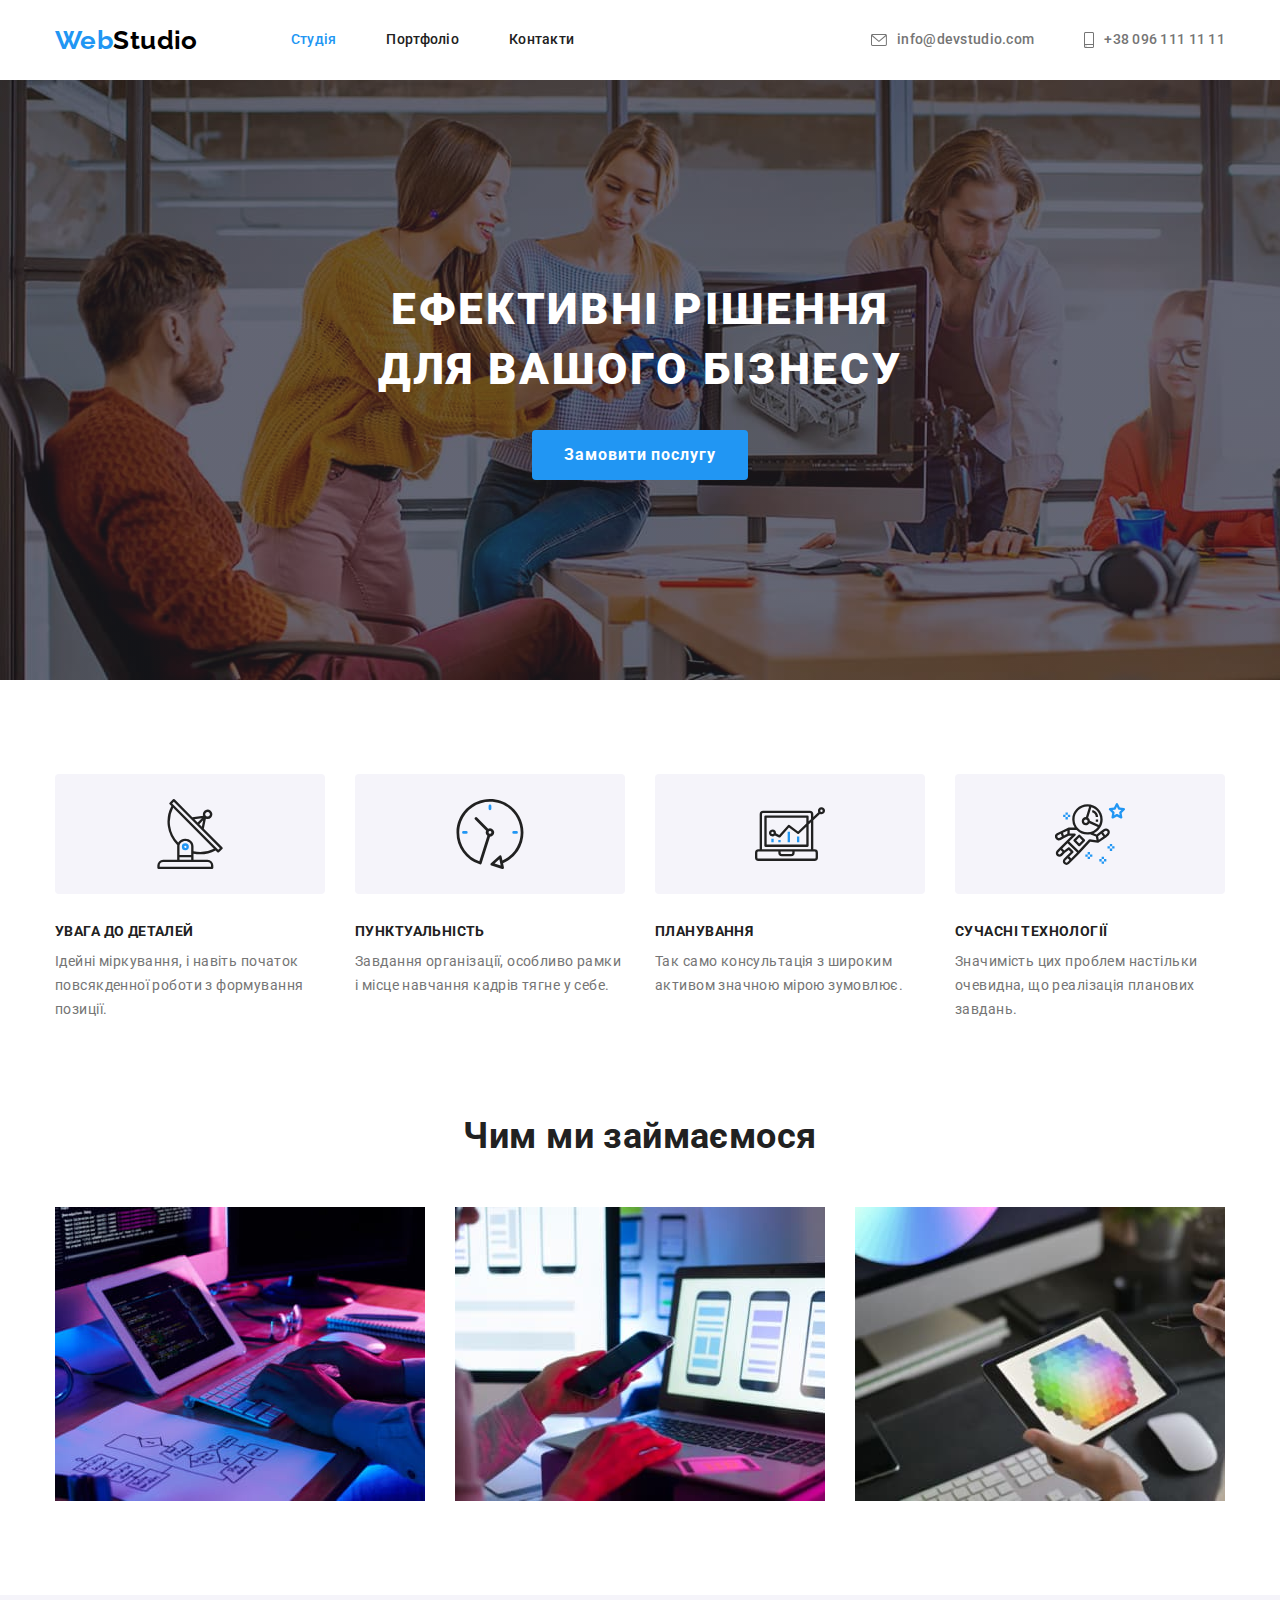
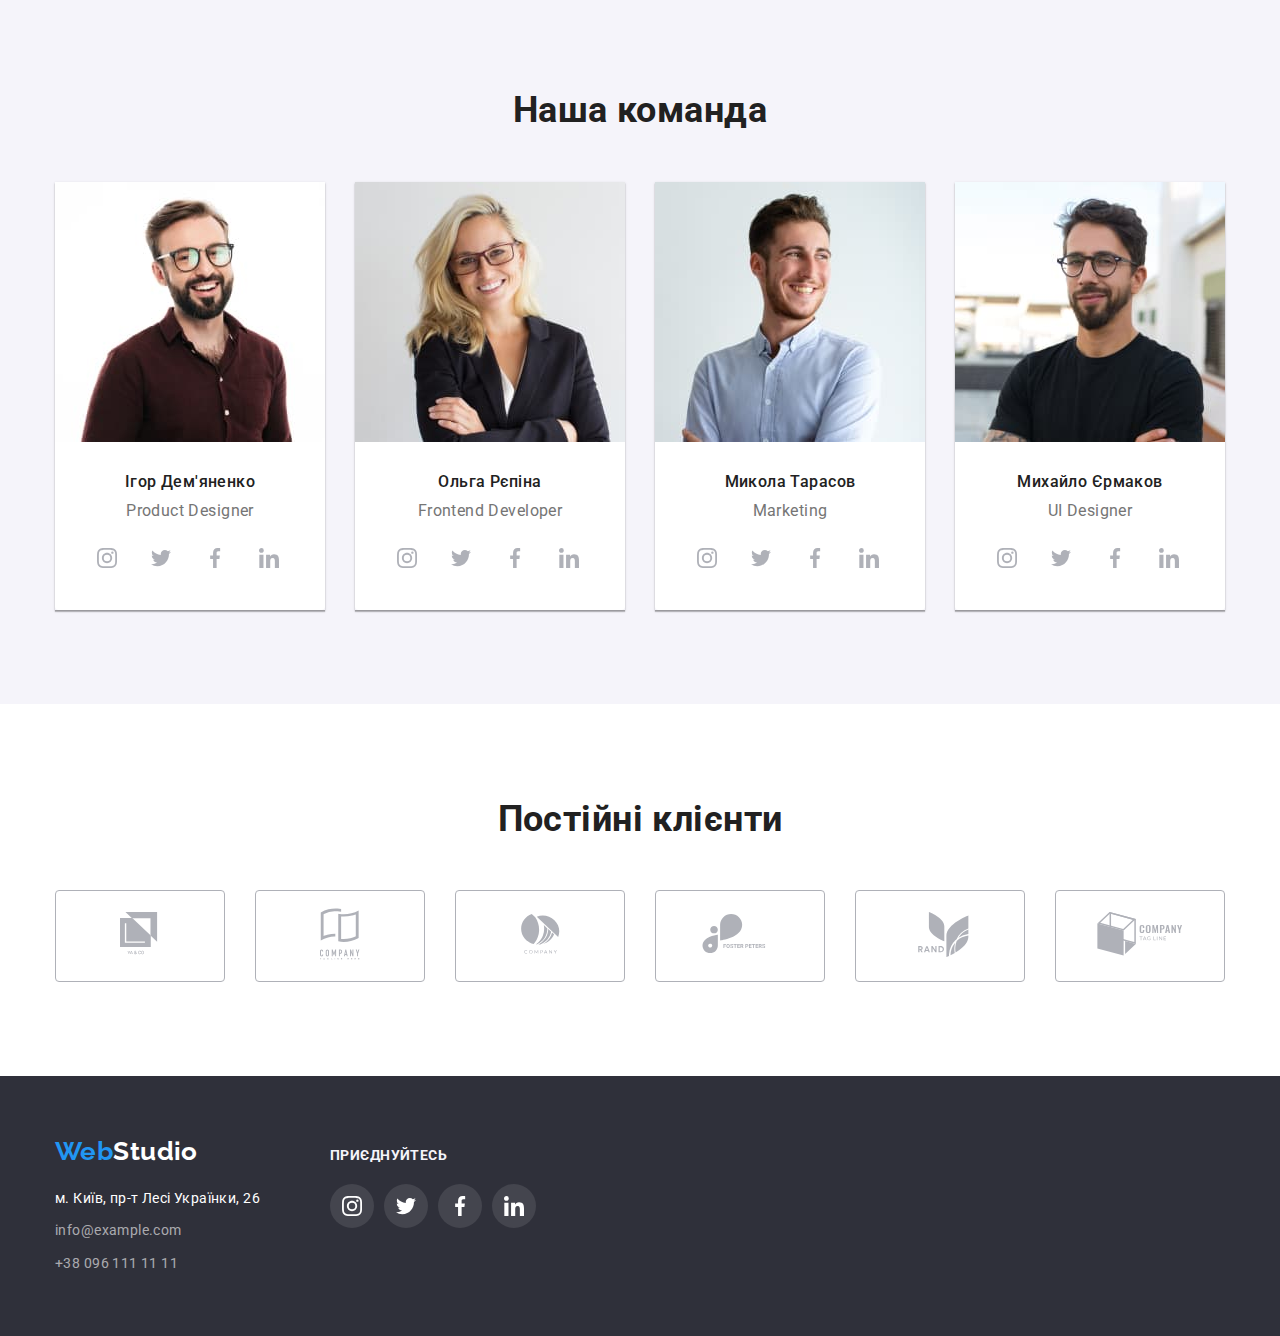
==== index.html @ ac437f95 "start" ====
<!DOCTYPE html>
<html lang="uk">
  <head>
    <meta charset="UTF-8" />
    <meta http-equiv="X-UA-Compatible" content="IE=edge" />
    <meta name="viewport" content="width=device-width, initial-scale=1.0" />
    <link
      rel="stylesheet"
      href="https://cdnjs.cloudflare.com/ajax/libs/modern-normalize/1.1.0/modern-normalize.min.css"
    />
    <link rel="stylesheet" href="./css/styles.css" />

    <link rel="preconnect" href="https://fonts.googleapis.com" />
    <link rel="preconnect" href="https://fonts.gstatic.com" crossorigin />
    <link
      href="https://fonts.googleapis.com/css2?family=Raleway:wght@700&family=Roboto:wght@400;500;700;900&display=swap"
      rel="stylesheet"
    />

    <title>Web Studio</title>
  </head>
  <body>
    <header>
      <div class="container main-nav">
        <nav class="nav-logo">
          <a href="./index.html" lang="en" class="logo"
            >Web<span class="logo-accent">Studio</span></a
          >
          <ul class="site-nav list">
            <li class="item">
              <a href="./index.html" class="link current">Студія</a>
            </li>
            <li class="item">
              <a href="./portfolio.html" class="link">Портфоліо</a>
            </li>
            <li class="item"><a href="#" class="link">Контакти</a></li>
          </ul>
        </nav>
        <ul class="site-nav-contact list">
          <li class="item">
            <a href="mailto:info@devstudio.com" lang="en" class="link">
              <svg class="icon-nav" width="16" height="12">
                <use href="./images/icons.svg#icon-envelope"></use>
              </svg>
              <span>info@devstudio.com</span></a
            >
          </li>
          <li class="item">
            <a href="tel:+380961111111" class="link">
              <svg class="icon-nav" width="10" height="16">
                <use href="./images/icons.svg#icon-smartphone"></use>
              </svg>
              <span>+38 096 111 11 11</span></a
            >
          </li>
        </ul>
      </div>
    </header>
    <main>
      <section class="hero section">
        <div class="container"></div>
        <h1 class="hero-title">Ефективні рішення<br />для вашого бізнесу</h1>
        <button class="btn" type="button">Замовити послугу</button>
      </section>
      <section class="benefits section">
        <div class="container">
          <h2 class="visually-hidden">Наши преимущества</h2>
          <ul class="benefits-list list">
            <li class="benefits-box">
              <div class="icon-background">
                <svg class="icon-benefits" width="70" height="70">
                  <use href="./images/icons.svg#icon-antenna"></use>
                </svg>
              </div>
              <h3 class="title">Увага до деталей</h3>
              <p class="description">
                Ідейні міркування, і навіть початок повсякденної роботи з
                формування позиції.
              </p>
            </li>
            <li class="benefits-box">
              <div class="icon-background">
                <svg class="icon-benefits" width="70" height="70">
                  <use href="./images/icons.svg#icon-clock"></use>
                </svg>
              </div>
              <h3 class="title">Пунктуальність</h3>
              <p class="description">
                Завдання організації, особливо рамки і місце навчання кадрів
                тягне у себе.
              </p>
            </li>
            <li class="benefits-box">
              <div class="icon-background">
                <svg class="icon-benefits" width="70" height="70">
                  <use href="./images/icons.svg#icon-diagram"></use>
                </svg>
              </div>
              <h3 class="title">Планування</h3>
              <p class="description">
                Так само консультація з широким активом значною мірою зумовлює.
              </p>
            </li>
            <li class="benefits-box">
              <div class="icon-background">
                <svg class="icon-benefits" width="70" height="70">
                  <use href="./images/icons.svg#icon-astronaut"></use>
                </svg>
              </div>
              <h3 class="title">Сучасні технології</h3>
              <p class="description">
                Значимість цих проблем настільки очевидна, що реалізація
                планових завдань.
              </p>
            </li>
          </ul>
        </div>
      </section>
      <section class="work-section section">
        <div class="section-works container">
          <h2 class="heading">Чим ми займаємося</h2>
          <ul class="work-list list">
            <li class="work">
              <img src="./images/img.jpg" alt="Розробка сайту" width="370" />
            </li>
            <li class="work">
              <img
                src="./images/img-1.jpg"
                alt="Розробка мобильного додатку"
                width="370"
              />
            </li>
            <li class="work">
              <img src="./images/img-2.jpg" alt="Дизайн" width="370" />
            </li>
          </ul>
        </div>
      </section>
      <section class="section-team section">
        <div class="container">
          <h2 class="heading">Наша команда</h2>
          <ul class="team-list list">
            <li class="team-person">
              <img
                src="./images/img-igor.jpg"
                alt="Игорь Демьяненко"
                width="270"
              />
              <div class="team-footer">
                <h3 class="title">Ігор Дем'яненко</h3>
                <p class="description" lang="en">Product Designer</p>

                <ul class="social-links list">
                  <li class="icon-link">
                    <a href="#" class="icon-social"
                      ><svg class="link" width="20" height="20">
                        <use href="./images/icons.svg#icon-instagram"></use>
                      </svg>
                    </a>
                  </li>

                  <li class="icon-link">
                    <a href="#" class="icon-social"
                      ><svg class="link" width="20" height="20">
                        <use href="./images/icons.svg#icon-twitter"></use>
                      </svg>
                    </a>
                  </li>

                  <li class="icon-link">
                    <a href="#" class="icon-social"
                      ><svg class="link" width="20" height="20">
                        <use href="./images/icons.svg#icon-facebook"></use>
                      </svg>
                    </a>
                  </li>

                  <li class="icon-link">
                    <a href="#" class="icon-social"
                      ><svg class="link" width="20" height="20">
                        <use href="./images/icons.svg#icon-linkedin"></use>
                      </svg>
                    </a>
                  </li>
                </ul>
              </div>
            </li>
            <li class="team-person">
              <img src="./images/img-olga.jpg" alt="Ольга Репина" width="270" />
              <div class="team-footer">
                <h3 class="title">Ольга Рєпіна</h3>
                <p class="description" lang="en">Frontend Developer</p>

                <ul class="social-links list">
                  <li class="icon-link">
                    <a href="#" class="icon-social"
                      ><svg class="link" width="20" height="20">
                        <use href="./images/icons.svg#icon-instagram"></use>
                      </svg>
                    </a>
                  </li>
                  <li class="icon-link">
                    <a href="#" class="icon-social"
                      ><svg class="link" width="20" height="20">
                        <use href="./images/icons.svg#icon-twitter"></use>
                      </svg>
                    </a>
                  </li>
                  <li class="icon-link">
                    <a href="#" class="icon-social"
                      ><svg class="link" width="20" height="20">
                        <use href="./images/icons.svg#icon-facebook"></use>
                      </svg>
                    </a>
                  </li>
                  <li class="icon-link">
                    <a href="#" class="icon-social"
                      ><svg class="link" width="20" height="20">
                        <use href="./images/icons.svg#icon-linkedin"></use>
                      </svg>
                    </a>
                  </li>
                </ul>
              </div>
            </li>
            <li class="team-person">
              <img
                src="./images/img-nik.jpg"
                alt="Николай Тарасов"
                width="270"
              />
              <div class="team-footer">
                <h3 class="title">Микола Тарасов</h3>
                <p class="description" lang="en">Marketing</p>

                <ul class="social-links list">
                  <li class="icon-link">
                    <a href="#" class="icon-social"
                      ><svg class="link" width="20" height="20">
                        <use href="./images/icons.svg#icon-instagram"></use>
                      </svg>
                    </a>
                  </li>
                  <li class="icon-link">
                    <a href="#" class="icon-social"
                      ><svg class="link" width="20" height="20">
                        <use href="./images/icons.svg#icon-twitter"></use>
                      </svg>
                    </a>
                  </li>
                  <li class="icon-link">
                    <a href="#" class="icon-social"
                      ><svg class="link" width="20" height="20">
                        <use href="./images/icons.svg#icon-facebook"></use>
                      </svg>
                    </a>
                  </li>
                  <li class="icon-link">
                    <a href="#" class="icon-social"
                      ><svg class="link" width="20" height="20">
                        <use href="./images/icons.svg#icon-linkedin"></use>
                      </svg>
                    </a>
                  </li>
                </ul>
              </div>
            </li>
            <li class="team-person">
              <img
                src="./images/img-mich.jpg"
                alt="Михаил Ермаков"
                width="270"
              />
              <div class="team-footer">
                <h3 class="title">Михайло Єрмаков</h3>
                <p class="description" lang="en">UI Designer</p>

                <ul class="social-links list">
                  <li class="icon-link">
                    <a href="#" class="icon-social"
                      ><svg class="link" width="20" height="20">
                        <use href="./images/icons.svg#icon-instagram"></use>
                      </svg>
                    </a>
                  </li>
                  <li class="icon-link">
                    <a href="#" class="icon-social"
                      ><svg class="link" width="20" height="20">
                        <use href="./images/icons.svg#icon-twitter"></use>
                      </svg>
                    </a>
                  </li>
                  <li class="icon-link">
                    <a href="#" class="icon-social"
                      ><svg class="link" width="20" height="20">
                        <use href="./images/icons.svg#icon-facebook"></use>
                      </svg>
                    </a>
                  </li>
                  <li class="icon-link">
                    <a href="#" class="icon-social"
                      ><svg class="link" width="20" height="20">
                        <use href="./images/icons.svg#icon-linkedin"></use>
                      </svg>
                    </a>
                  </li>
                </ul>
              </div>
            </li>
          </ul>
        </div>
      </section>
      <section class="section-logos section">
        <div class="container">
          <h2 class="heading">Постійні клієнти</h2>

          <ul class="logos-item list">
            <li class="icon-logos">
              <a href="#" class="link-logos"
                ><svg class="link" width="41" height="47">
                  <use href="./images/icons.svg#icon-logo1"></use>
                </svg>
              </a>
            </li>

            <li class="icon-logos">
              <a href="#" class=""
                ><svg class="link-logos" width="40" height="52">
                  <use href="./images/icons.svg#icon-logo2"></use>
                </svg>
              </a>
            </li>

            <li class="icon-logos">
              <a href="#" class=""
                ><svg class="link-logos" width="43" height="40">
                  <use href="./images/icons.svg#icon-logo3"></use>
                </svg>
              </a>
            </li>

            <li class="icon-logos">
              <a href="#" class=""
                ><svg class="link-logos" width="84" height="40">
                  <use href="./images/icons.svg#icon-logo4"></use>
                </svg>
              </a>
            </li>

            <li class="icon-logos">
              <a href="#" class=""
                ><svg class="link-logos" width="62" height="45">
                  <use href="./images/icons.svg#icon-logo5"></use>
                </svg>
              </a>
            </li>

            <li class="icon-logos">
              <a href="#" class=""
                ><svg class="link-logos" width="94" height="44">
                  <use href="./images/icons.svg#icon-logo6"></use>
                </svg>
              </a>
            </li>
          </ul>
        </div>
      </section>
    </main>
    <footer class="footer">
      <div class="container address">
        <address class="address">
          <a href="./index.html" lang="en" class="logo lol"
            >Web<span class="logo-accent">Studio</span></a
          >
          <ul class="footer-list list">
            <li class="item">
              <a
                class="link address"
                href="https://goo.gl/maps/oEFkmxto2NahhXT56"
                target="_blank"
                rel="noopener noreferrer nofollow"
                >м. Київ, пр-т Лесі Українки, 26</a
              >
            </li>
            <li class="item">
              <a class="link" href="mailto:info@devstudio.com" lang="en"
                >info@example.com</a
              >
            </li>
            <li class="item">
              <a class="link" href="tel:+380961111111">+38 096 111 11 11</a>
            </li>
          </ul>
        </address>

        <div class="social-links-footer">
          <h3 class="title-footer">Приєднуйтесь</h3>
          <ul class="social-links bill list">
            <li class="icon-link">
              <a href="#" class="icon-social bill"
                ><svg class="link" width="20" height="20">
                  <use href="./images/icons.svg#icon-instagram"></use>
                </svg>
              </a>
            </li>
            <li class="icon-link">
              <a href="#" class="icon-social bill"
                ><svg class="link" width="20" height="20">
                  <use href="./images/icons.svg#icon-twitter"></use>
                </svg>
              </a>
            </li>
            <li class="icon-link">
              <a href="#" class="icon-social bill"
                ><svg class="link" width="20" height="20">
                  <use href="./images/icons.svg#icon-facebook"></use>
                </svg>
              </a>
            </li>
            <li class="icon-link">
              <a href="#" class="icon-social bill"
                ><svg class="link" width="20" height="20">
                  <use href="./images/icons.svg#icon-linkedin"></use>
                </svg>
              </a>
            </li>
          </ul>
        </div>
      </div>
    </footer>
  </body>
</html>
---- css/styles.css ----
:root {
  --primary-text-color: #212121;
  --title-text-color: #757575;
  --accent-color: #2196f3;
  --additional-color: #f5f4fa;
  --primary-white-color: #ffffff;
}

body {
  background-color: var(--primary-white-color);
  color: var(--title-text-color);
  font-family: Roboto, sans-serif;
  letter-spacing: 0.03em;
  font-size: 14px;
  font-weight: 400;
}

.list {
  padding: 0;
  margin: 0;
  list-style: none;
}

.container {
  margin-left: auto;
  margin-right: auto;
  width: 1200px;
  padding-left: 15px;
  padding-right: 15px;
}

h1,
h2,
h3,
h4,
h5,
h6,
p {
  margin-top: 0;
}

ul,
ol {
  margin: 0;
  padding: 0;
}

img {
  display: block;
  max-width: 100%;
  height: auto;
}

.visually-hidden {
  position: absolute;
  width: 1px;
  height: 1px;
  margin: -1px;
  border: 0;
  padding: 0;
  white-space: nowrap;
  clip-path: inset(100%);
  clip: rect(0 0 0 0);
  overflow: hidden;
}

.section {
  padding-top: 94px;
  padding-bottom: 94px;
}

/* Logo */
.logo {
  font-family: Raleway, sans-serif;
  font-size: 26px;
  font-weight: 700;
  line-height: 1.19;
  color: var(--accent-color);
  text-decoration: none;
}

.logo-accent {
  color: #000000;
}

.logo-accent:hover {
  color: var(--accent-color);
}

/* nav */

.site-nav .link {
  display: block;
  padding-top: 32px;
  padding-bottom: 32px;

  color: var(--primary-text-color);
  font-weight: 500;
  font-size: 14px;
  line-height: 1.14;
  letter-spacing: 0.02em;
  text-decoration: none;
}

.site-nav .link:hover,
.site-nav .link:focus {
  color: var(--accent-color);
}

.site-nav .link.current {
  color: var(--accent-color);
}

.site-nav-contact .link {
  display: flex;
  padding-top: 32px;
  padding-bottom: 32px;

  align-items: center;

  color: var(--title-text-color);
  font-weight: 500;
  font-size: 14px;
  line-height: 1.14;
  letter-spacing: 0.02em;
  text-decoration: none;
}

.site-nav-contact .link:hover,
.site-nav-contact .link:focus {
  color: var(--accent-color);
}

.main-nav,
.nav-logo {
  display: flex;
  align-items: center;
}

.site-nav {
  display: flex;
  margin-left: 93px;
}

.site-nav .item:not(:last-child) {
  margin-right: 50px;
}

.site-nav-contact {
  display: flex;
  margin-left: auto;
  margin-right: 0;
}

.site-nav-contact .item:not(:last-child) {
  margin-right: 50px;
}

.header {
  border-bottom: 1px solid #ececec;
}

.icon-nav {
  margin-right: 10px;
  fill: currentColor;
}
/* Hero */
.hero {
  text-align: center;
  padding-bottom: 200px;
  padding-top: 200px;

  max-width: 1600px;
  height: 600px;
  margin: 0 auto;
  background-image: linear-gradient(
      rgba(47, 48, 58, 0.4),
      rgba(47, 48, 58, 0.4)
    ),
    url(../images/hero.jpg);
  background-color: var(--primary-text-color);
}

.hero-title {
  margin-bottom: 30px;
  color: var(--primary-white-color);
  font-weight: 900;
  font-size: 44px;
  line-height: 1.36;
  letter-spacing: 0.06em;
  text-transform: uppercase;
}

.btn {
  padding: 10px 32px;
  border-radius: 4px;
  border: 0;

  font-family: Roboto;
  font-weight: 700;
  font-size: 16px;
  letter-spacing: 0.06em;
  line-height: 1.88;
  color: var(--primary-white-color);
  background-color: var(--accent-color);
}

.btn:hover,
.btn:focus {
  background-color: #188ce8;
  box-shadow: 0px 4px 4px rgba(0, 0, 0, 0.15);
}

/* Sections */

.benefits-list {
  display: flex;
}
.benefits-box {
  width: 270px;
}

.benefits-box:not(:last-child) {
  margin-right: 30px;
}

.benefits-list .title {
  margin-bottom: 10px;

  color: var(--primary-text-color);
  font-weight: 700;
  font-size: 14px;
  line-height: 1.14;
  text-transform: uppercase;
}

.benefits-list .description {
  margin-bottom: 0;

  line-height: 1.7;
}

.work-section {
  padding-top: 0;
}

.icon-background {
  background: var(--additional-color);
  border-radius: 4px;
  display: flex;
  align-items: center;
  justify-content: center;
  padding-top: 25px;
  padding-bottom: 25px;
  margin-bottom: 30px;
}

/* works */

.heading {
  margin-bottom: 50px;
  color: var(--primary-text-color);
  font-weight: 700;
  font-size: 36px;
  line-height: 1.17;
  text-align: center;
}
.work-list {
  display: flex;
}

.work:not(:last-child) {
  margin-right: 30px;
}

/* team */

.section-team .title {
  margin-bottom: 10px;

  color: var(--primary-text-color);
  font-weight: 500;
  font-size: 16px;
  line-height: 1.19;
}

.section-team .description {
  font-size: 16px;
  line-height: 1.19;
  margin-bottom: 16px;
}

.section-team {
  background-color: var(--additional-color);
}

.team-list {
  display: flex;
}

.team-person:not(:last-child) {
  margin-right: 30px;
}

.team-person {
  box-shadow: 0px 1px 3px rgba(0, 0, 0, 0.12), 0px 1px 1px rgba(0, 0, 0, 0.14),
    0px 2px 1px rgba(0, 0, 0, 0.2);
}

.team-footer {
  padding: 30px;
  text-align: center;
  background-color: var(--primary-white-color);
  border-radius: 0px 0px 4px 4px;
}

.social-links {
  display: flex;
}

.icon-social {
  border-radius: 100px;
  height: 44px;
  width: 44px;
  display: flex;
  align-items: center;
  justify-content: center;
  text-decoration: none;
}

.icon-social .link {
  fill: currentColor;
  color: #afb1b8;
}

.icon-link:not(:last-child) {
  margin-right: 10px;
}

.icon-social:hover,
.icon-social:focus {
  background-color: var(--accent-color);
}

.icon-social:hover > .link,
.icon-social:focus > .link {
  fill: var(--primary-white-color);
}

/* Logos */

.logos-item {
  display: flex;
}

.icon-logos {
  width: 170px;
  height: 92px;
  border: 1px solid #afb1b8;
  border-radius: 4px;

  display: flex;
  align-items: center;
  justify-content: center;
}

.link-logos {
  fill: currentColor;
  color: #afb1b8;
}

.icon-logos:not(:last-child) {
  margin-right: 30px;
}

.icon-logos:hover,
.icon-logos:focus {
  border: 1px solid #2196f3;
}

.icon-logos:hover .link-logos {
  fill: currentColor;
  color: var(--accent-color);
}

/* Footer */

.footer {
  padding-top: 60px;
  padding-bottom: 60px;

  background-color: #2f303a;
}

.footer .logo-accent {
  color: var(--primary-white-color);
}

.footer .logo-accent:hover {
  color: var(--accent-color);
}

.address {
  font-style: normal;
}
.footer-list .link {
  color: rgba(255, 255, 255, 0.6);
  text-decoration: none;
  line-height: 1.7;
}

.footer-list .link.address {
  color: var(--primary-white-color);
}

.footer-list .link:hover,
.footer-list .link:focus {
  text-decoration: underline;
}

.footer-list .item:not(:last-child) {
  margin-bottom: 9px;
}

.footer-list {
  margin-top: 20px;
}
.title-footer {
  margin-bottom: 20px;

  font-weight: 700;
  font-size: 14px;
  line-height: 1.14;
  text-transform: uppercase;
  color: var(--additional-color);
}

.container.address {
  display: flex;
  align-items: baseline;
}
.social-links-footer {
  margin-left: 70px;
}

.social-links.bill {
  display: flex;
  align-items: center;
}

.social-links.bill .link {
  fill: currentColor;
  color: var(--primary-white-color);
}

.icon-social.bill {
  background: rgba(255, 255, 255, 0.1);
}

.icon-social.bill:hover,
.icon-social:focus {
  background-color: var(--accent-color);
}

/* Portfolio page */

.button-list .list {
  padding: 6px 22px;
  border-radius: 4px;
  border: 0;

  font-family: Roboto;
  letter-spacing: 0.03em;
  font-weight: 500;
  font-size: 16px;
  line-height: 1.63;
  color: var(--primary-text-color);
  background-color: var(--additional-color);
}

.button-list .list.current {
  color: var(--primary-white-color);
  background-color: var(--accent-color);
}

.button-list .list:hover,
.button-list .list:focus {
  color: var(--primary-white-color);
  background-color: var(--accent-color);
  box-shadow: 0px 3px 1px rgba(0, 0, 0, 0.1), 0px 1px 2px rgba(0, 0, 0, 0.08),
    0px 2px 2px rgba(0, 0, 0, 0.12);
}

.button-list {
  display: flex;
  padding-bottom: 50px;
  justify-content: center;
}

.filter + .filter {
  margin-left: 8px;
}

/*portfolio */

.portfolio-list .title {
  margin-bottom: 4px;

  color: var(--primary-text-color);
  font-weight: 700;
  font-size: 18px;
  line-height: 2;
  letter-spacing: 0.06em;
}

.portfolio-list .description {
  margin-bottom: 0;
  font-size: 16px;
  line-height: 1.88;
}

.portfolio-list {
  display: flex;
  flex-wrap: wrap;
  margin-left: -30px;
  margin-top: -30px;
}

.portfolio-list > .flex-element {
  flex-basis: calc(100% / 3 - 30px);
  margin-left: 30px;
  margin-top: 30px;
}
.flex-footer {
  background-color: var(--primary-white-color);
  padding-top: 20px;
  padding-bottom: 20px;
  padding-left: 24px;
  padding-right: 24px;
  border: 1px solid #eeeeee;
  border-top: none;
}

.flex-element:hover,
.flex-element:focus {
  box-shadow: 1px 4px 6px rgba(0, 0, 0, 0.16);
}
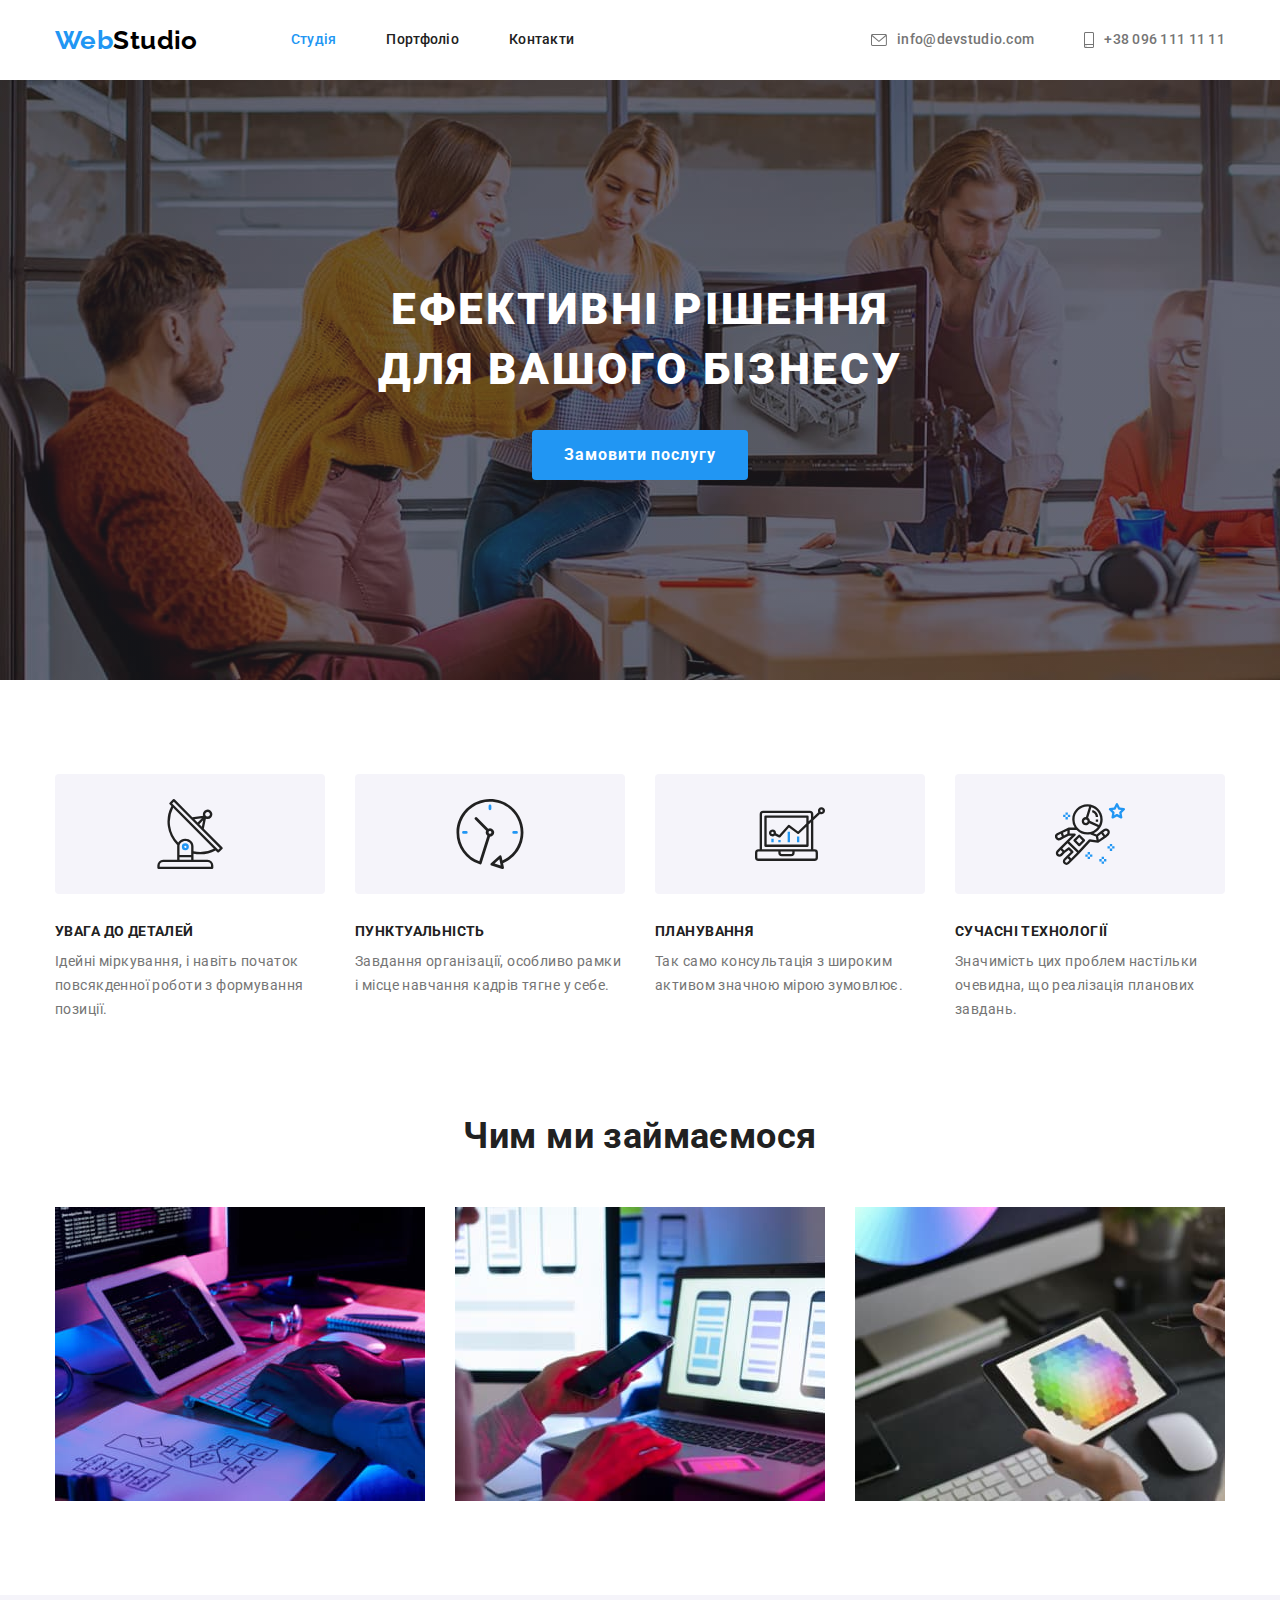
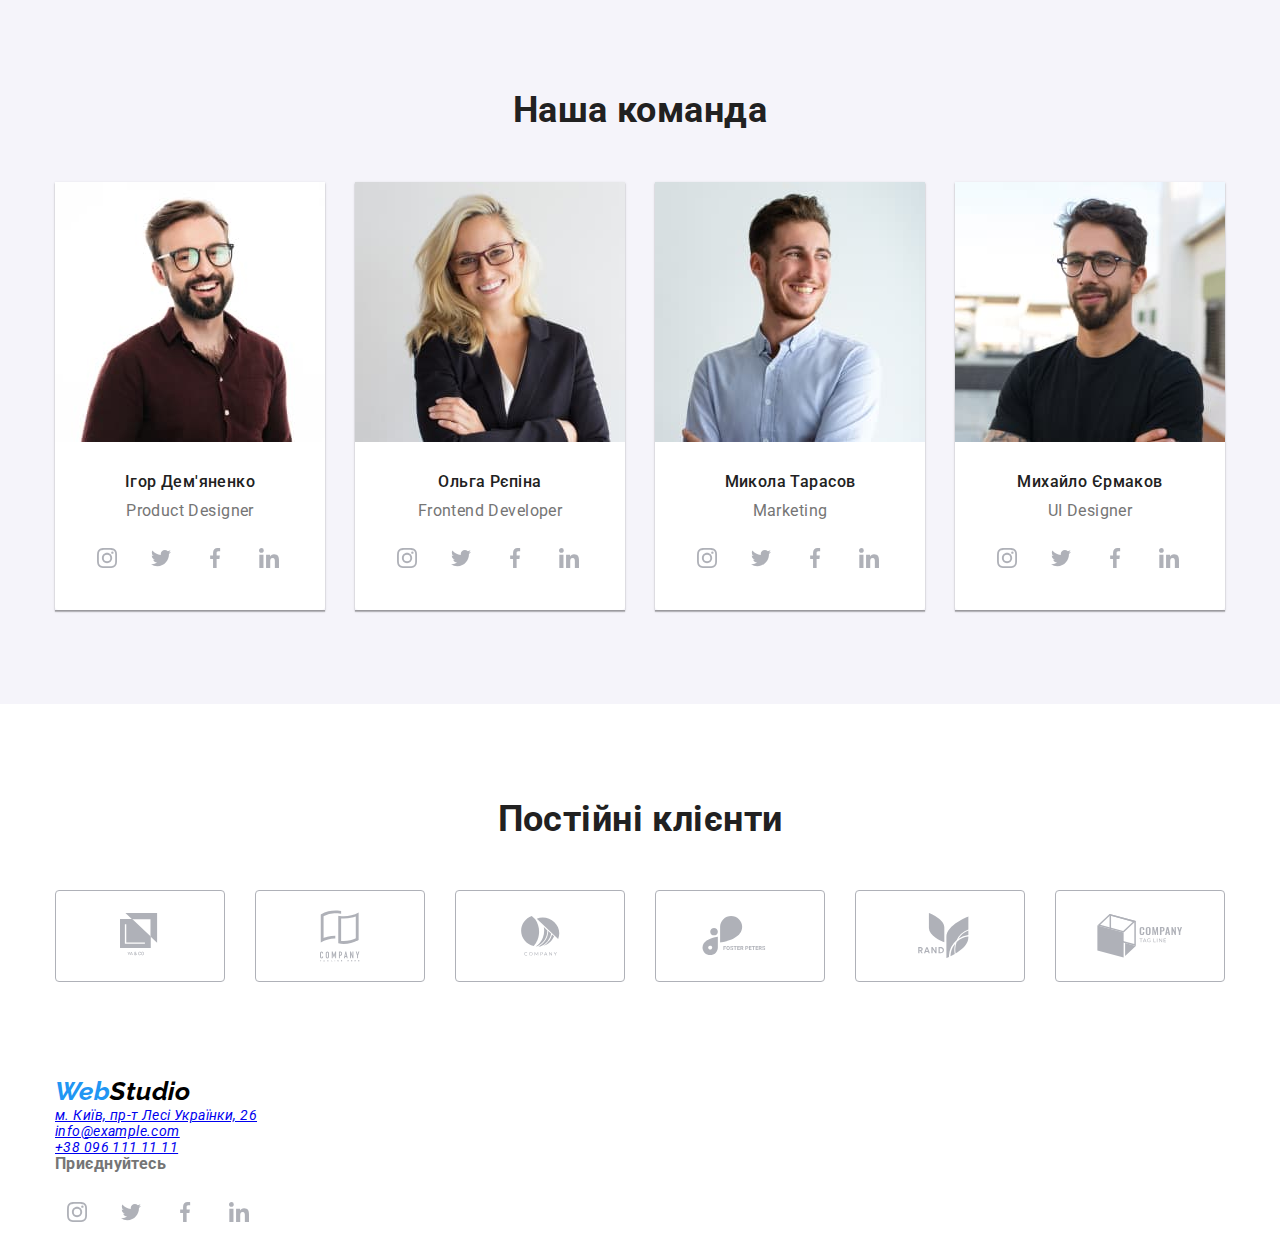
==== commit 3a68173a: "1" ====
--- a/index.html
+++ b/index.html
@@ -316,15 +316,15 @@
 
           <ul class="logos-item list">
             <li class="icon-logos">
-              <a href="#" class="link-logos"
-                ><svg class="link" width="41" height="47">
+              <a href="#" class="partners-link"
+                ><svg class="link-logos" width="41" height="47">
                   <use href="./images/icons.svg#icon-logo1"></use>
                 </svg>
               </a>
             </li>
 
             <li class="icon-logos">
-              <a href="#" class=""
+              <a href="#" class="partners-link"
                 ><svg class="link-logos" width="40" height="52">
                   <use href="./images/icons.svg#icon-logo2"></use>
                 </svg>
@@ -332,7 +332,7 @@
             </li>
 
             <li class="icon-logos">
-              <a href="#" class=""
+              <a href="#" class="partners-link"
                 ><svg class="link-logos" width="43" height="40">
                   <use href="./images/icons.svg#icon-logo3"></use>
                 </svg>
@@ -340,7 +340,7 @@
             </li>
 
             <li class="icon-logos">
-              <a href="#" class=""
+              <a href="#" class="partners-link"
                 ><svg class="link-logos" width="84" height="40">
                   <use href="./images/icons.svg#icon-logo4"></use>
                 </svg>
@@ -348,7 +348,7 @@
             </li>
 
             <li class="icon-logos">
-              <a href="#" class=""
+              <a href="#" class="partners-link"
                 ><svg class="link-logos" width="62" height="45">
                   <use href="./images/icons.svg#icon-logo5"></use>
                 </svg>
@@ -356,7 +356,7 @@
             </li>
 
             <li class="icon-logos">
-              <a href="#" class=""
+              <a href="#" class="partners-link"
                 ><svg class="link-logos" width="94" height="44">
                   <use href="./images/icons.svg#icon-logo6"></use>
                 </svg>
--- a/css/styles.css
+++ b/css/styles.css
@@ -247,12 +247,12 @@
 .icon-background {
   background: var(--additional-color);
   border-radius: 4px;
+  width: 270px;
+  height: 120px;
+  margin-bottom: 30px;
   display: flex;
   align-items: center;
   justify-content: center;
-  padding-top: 25px;
-  padding-bottom: 25px;
-  margin-bottom: 30px;
 }
 
 /* works */
@@ -353,7 +353,7 @@
   display: flex;
 }
 
-.icon-logos {
+.partners-link {
   width: 170px;
   height: 92px;
   border: 1px solid #afb1b8;
@@ -362,9 +362,6 @@
   display: flex;
   align-items: center;
   justify-content: center;
-}
-
-.link-logos {
   fill: currentColor;
   color: #afb1b8;
 }
@@ -373,13 +370,9 @@
   margin-right: 30px;
 }
 
-.icon-logos:hover,
 .icon-logos:focus {
+.partners-link:focus {
   border: 1px solid #2196f3;
-}
-
-.icon-logos:hover .link-logos {
-  fill: currentColor;
   color: var(--accent-color);
 }
 
